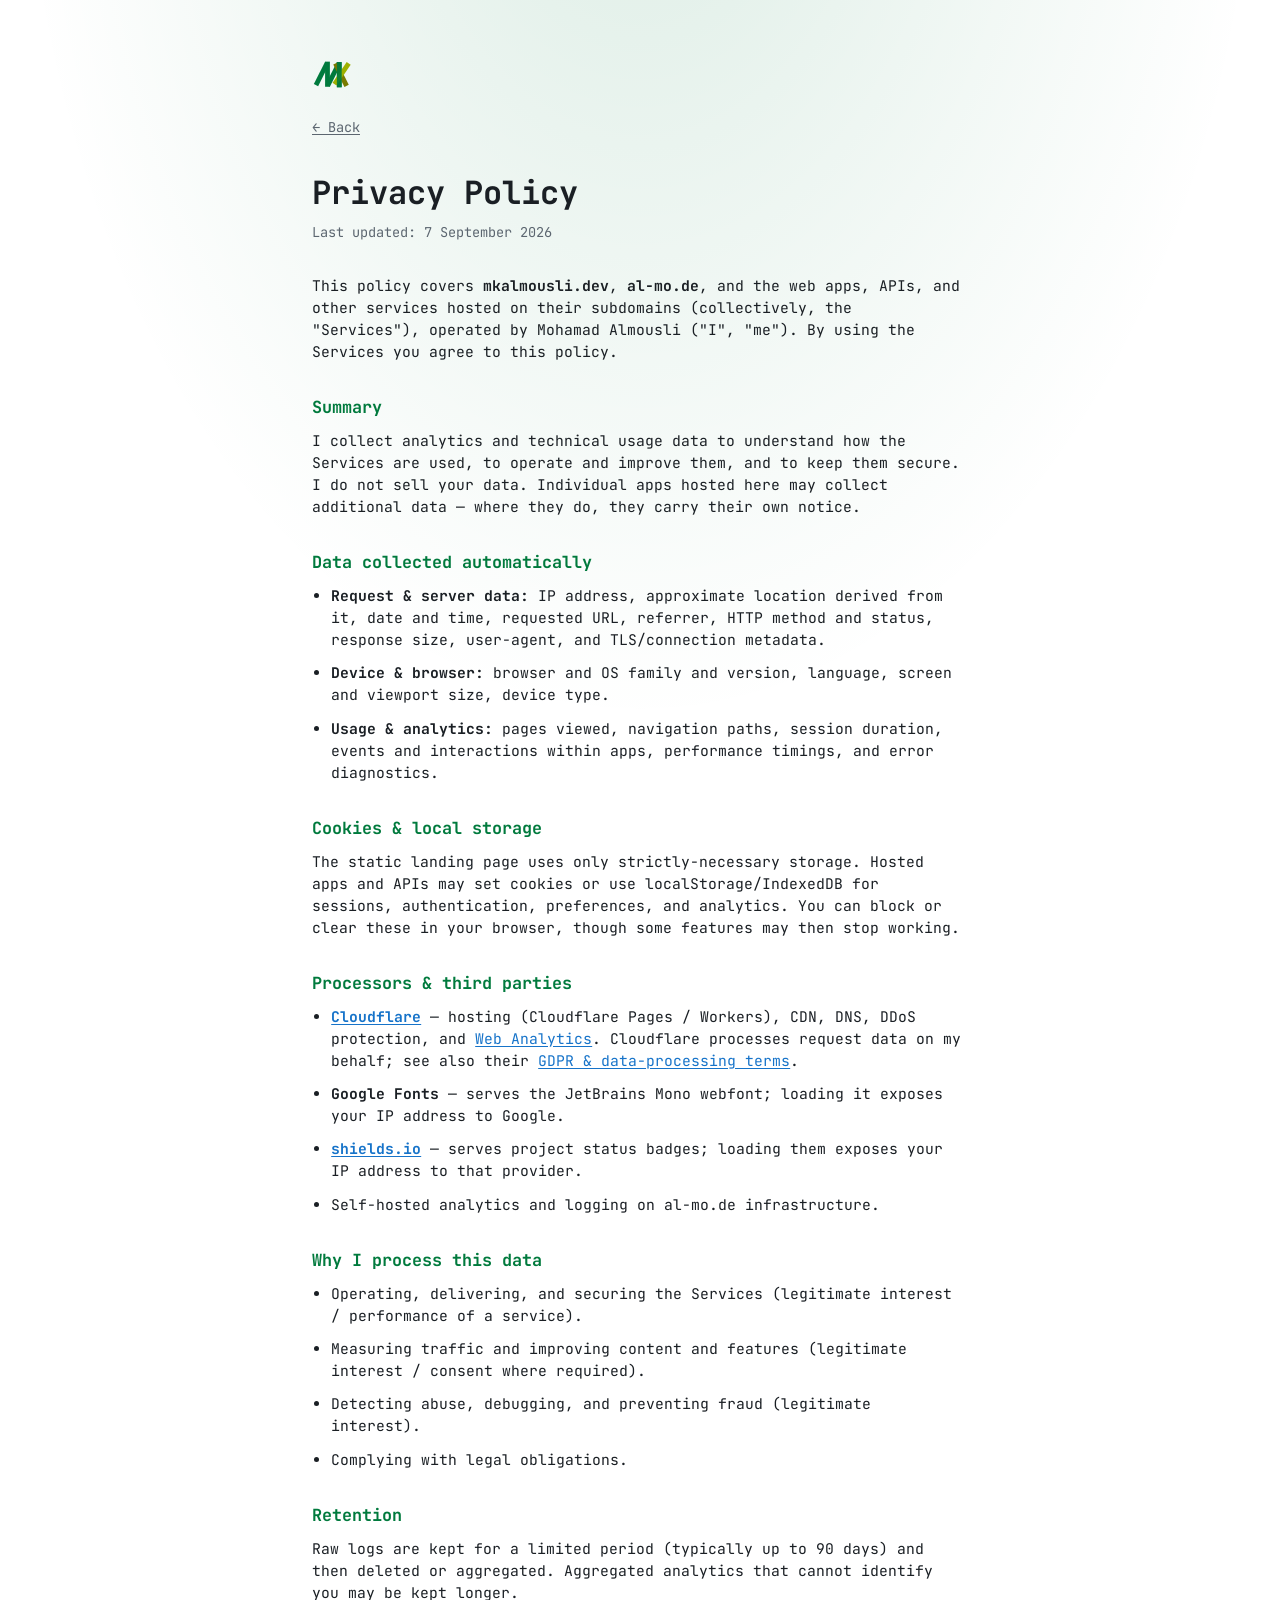
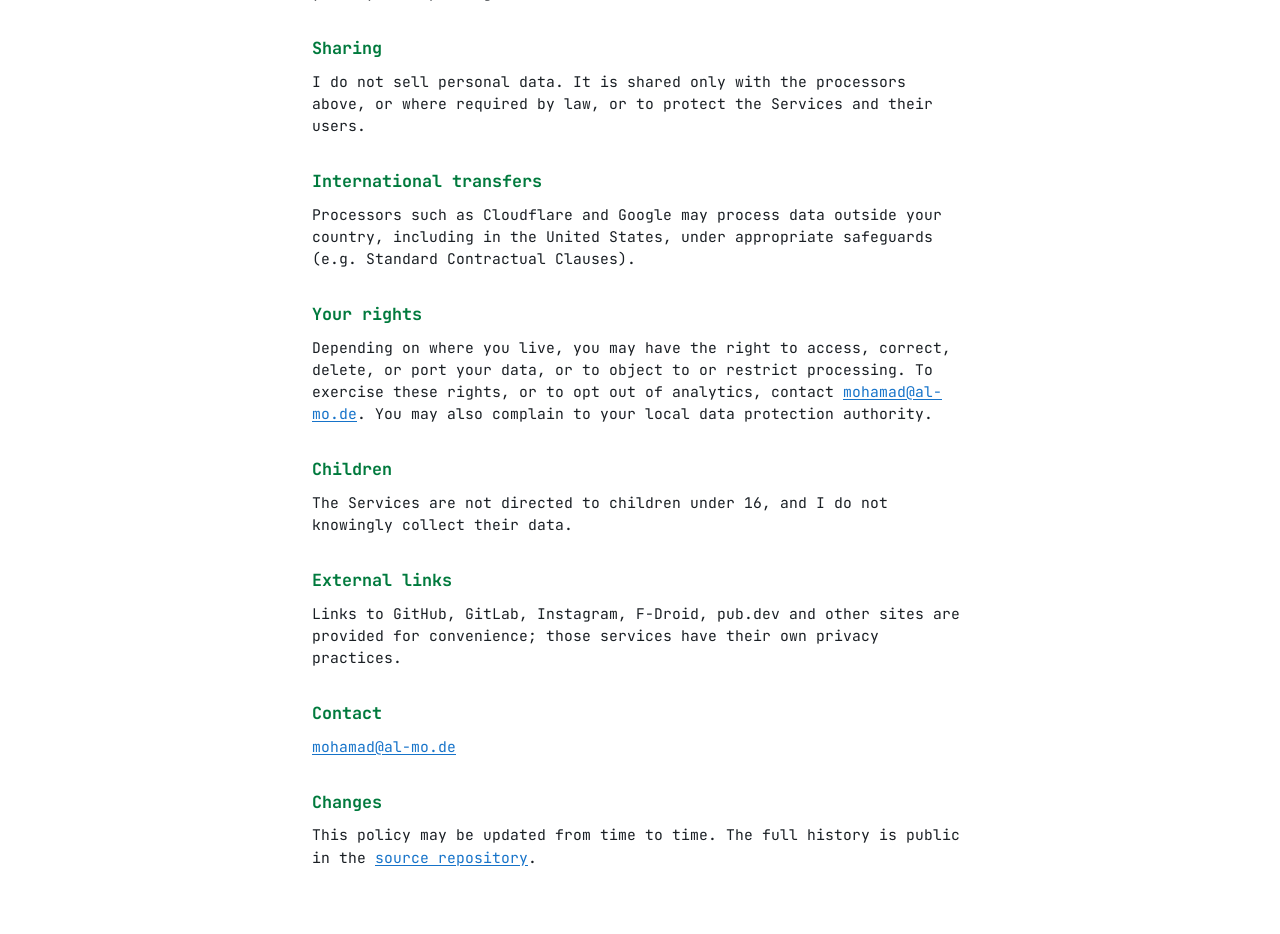
==== privacy/index.html @ d1fd7993 "Add legal pages, reorganize assets under /assets, set contact to mohamad@al-mo.de - Privacy policy r" ====
<!DOCTYPE html>
<html lang="en">

<head>
    <meta charset="UTF-8">
    <meta name="viewport" content="width=device-width, initial-scale=1.0">
    <meta name="color-scheme" content="dark light">
    <title>Privacy Policy — mkalmousli</title>
    <meta name="description" content="Privacy policy for mkalmousli.dev and services hosted on al-mo.de.">
    <meta name="robots" content="index, follow">
    <meta name="theme-color" content="#0b0f14" media="(prefers-color-scheme: dark)">
    <meta name="theme-color" content="#ffffff" media="(prefers-color-scheme: light)">
    <link rel="canonical" href="https://mkalmousli.dev/privacy/">
    <link rel="stylesheet" href="/style.css">
    <link rel="icon" type="image/x-icon" href="/assets/favicon.ico">
    <link rel="icon" type="image/svg+xml" href="/assets/mk.svg">
    <link rel="apple-touch-icon" href="/assets/mk.png">
    <link rel="preconnect" href="https://fonts.googleapis.com">
    <link rel="preconnect" href="https://fonts.gstatic.com" crossorigin>
    <link href="https://fonts.googleapis.com/css2?family=JetBrains+Mono:ital,wght@0,400;0,500;0,700;1,400&display=swap"
        rel="stylesheet">
</head>

<body>
    <main id="content" class="doc">
        <a class="doc-home" href="/"><img src="/assets/mk.svg" alt="mkalmousli" width="40" height="40" /></a>
        <a class="back" href="/">&larr; Back</a>
        <h1>Privacy Policy</h1>
        <p class="updated">Last updated: 7 September 2026</p>

        <p>This policy covers <strong>mkalmousli.dev</strong>, <strong>al-mo.de</strong>, and the web apps, APIs, and
            other services hosted on their subdomains (collectively, the "Services"), operated by Mohamad Almousli
            ("I", "me"). By using the Services you agree to this policy.</p>

        <h2>Summary</h2>
        <p>I collect analytics and technical usage data to understand how the Services are used, to operate and
            improve them, and to keep them secure. I do not sell your data. Individual apps hosted here may collect
            additional data — where they do, they carry their own notice.</p>

        <h2>Data collected automatically</h2>
        <ul>
            <li><strong>Request &amp; server data:</strong> IP address, approximate location derived from it, date and
                time, requested URL, referrer, HTTP method and status, response size, user-agent, and TLS/connection
                metadata.</li>
            <li><strong>Device &amp; browser:</strong> browser and OS family and version, language, screen and
                viewport size, device type.</li>
            <li><strong>Usage &amp; analytics:</strong> pages viewed, navigation paths, session duration, events and
                interactions within apps, performance timings, and error diagnostics.</li>
        </ul>

        <h2>Cookies &amp; local storage</h2>
        <p>The static landing page uses only strictly-necessary storage. Hosted apps and APIs may set cookies or use
            <code>localStorage</code>/<code>IndexedDB</code> for sessions, authentication, preferences, and
            analytics. You can block or clear these in your browser, though some features may then stop working.</p>

        <h2>Processors &amp; third parties</h2>
        <ul>
            <li><strong><a href="https://www.cloudflare.com/privacypolicy/" rel="noopener">Cloudflare</a></strong> —
                hosting (Cloudflare Pages / Workers), CDN, DNS, DDoS protection, and
                <a href="https://www.cloudflare.com/web-analytics/" rel="noopener">Web Analytics</a>. Cloudflare
                processes request data on my behalf; see also their
                <a href="https://www.cloudflare.com/trust-hub/gdpr/" rel="noopener">GDPR &amp; data-processing
                    terms</a>.</li>
            <li><strong>Google Fonts</strong> — serves the JetBrains Mono webfont; loading it exposes your IP address
                to Google.</li>
            <li><strong><a href="https://shields.io/" rel="noopener">shields.io</a></strong> — serves project status
                badges; loading them exposes your IP address to that provider.</li>
            <li>Self-hosted analytics and logging on al-mo.de infrastructure.</li>
        </ul>

        <h2>Why I process this data</h2>
        <ul>
            <li>Operating, delivering, and securing the Services (legitimate interest / performance of a service).</li>
            <li>Measuring traffic and improving content and features (legitimate interest / consent where required).</li>
            <li>Detecting abuse, debugging, and preventing fraud (legitimate interest).</li>
            <li>Complying with legal obligations.</li>
        </ul>

        <h2>Retention</h2>
        <p>Raw logs are kept for a limited period (typically up to 90 days) and then deleted or aggregated. Aggregated
            analytics that cannot identify you may be kept longer.</p>

        <h2>Sharing</h2>
        <p>I do not sell personal data. It is shared only with the processors above, or where required by law, or to
            protect the Services and their users.</p>

        <h2>International transfers</h2>
        <p>Processors such as Cloudflare and Google may process data outside your country, including in the United
            States, under appropriate safeguards (e.g. Standard Contractual Clauses).</p>

        <h2>Your rights</h2>
        <p>Depending on where you live, you may have the right to access, correct, delete, or port your data, or to
            object to or restrict processing. To exercise these rights, or to opt out of analytics, contact
            <a href="mailto:mohamad@al-mo.de">mohamad@al-mo.de</a>. You may also complain to your local data
            protection authority.</p>

        <h2>Children</h2>
        <p>The Services are not directed to children under 16, and I do not knowingly collect their data.</p>

        <h2>External links</h2>
        <p>Links to GitHub, GitLab, Instagram, F-Droid, pub.dev and other sites are provided for convenience; those
            services have their own privacy practices.</p>

        <h2>Contact</h2>
        <p><a href="mailto:mohamad@al-mo.de">mohamad@al-mo.de</a></p>

        <h2>Changes</h2>
        <p>This policy may be updated from time to time. The full history is public in the
            <a href="https://github.com/mkalmousli/mkalmousli.github.io" rel="noopener">source repository</a>.</p>
    </main>
</body>

</html>
---- style.css ----
/* ---------- Tokens ---------- */
:root {
    --bg: #ffffff;
    --bg-soft: #f4f6f8;
    --surface: #ffffff;
    --border: #e2e6ea;
    --text: #1a1f24;
    --text-dim: #5c6670;
    --accent: #007a3d;
    --link: #1673c9;
    --shadow: 0 1px 2px rgba(0, 0, 0, .04), 0 8px 24px rgba(0, 0, 0, .06);
    --radius: 14px;
}

@media (prefers-color-scheme: dark) {
    :root {
        --bg: #0b0f14;
        --bg-soft: #10161d;
        --surface: #141b23;
        --border: #232d38;
        --text: #e6edf3;
        --text-dim: #93a1ad;
        --accent: #3fbf7f;
        --link: #58a6ff;
        --shadow: 0 1px 2px rgba(0, 0, 0, .3), 0 12px 32px rgba(0, 0, 0, .4);
    }
}

* {
    margin: 0;
    padding: 0;
    box-sizing: border-box;
    font-family: "JetBrains Mono", ui-monospace, SFMono-Regular, Menlo, monospace;
    -webkit-tap-highlight-color: transparent;
}

body {
    background: var(--bg);
    color: var(--text);
    line-height: 1.5;
    -webkit-font-smoothing: antialiased;
    text-rendering: optimizeLegibility;
    background-image:
        radial-gradient(70% 55% at 50% -10%, color-mix(in srgb, var(--accent) 14%, transparent), transparent 70%);
    background-repeat: no-repeat;
}

/* ---------- Fit-to-viewport shell ---------- */
#content {
    min-height: 100vh;
    min-height: 100svh;
    max-width: 900px;
    margin-inline: auto;
    padding: clamp(.9rem, 3.5vh, 2rem) clamp(1rem, 5vw, 2rem);
    display: flex;
    flex-direction: column;
    justify-content: center;
    gap: clamp(1.1rem, 4vh, 2.4rem);
}

/* ---------- Hero ---------- */
.hero {
    display: flex;
    flex-direction: column;
    align-items: center;
    text-align: center;
    gap: clamp(.6rem, 2vh, 1rem);
}

#logo {
    width: clamp(120px, 22vh, 200px);
    height: auto;
    animation: logo-water 5s infinite ease-in-out;
}

.hero h1 {
    font-size: clamp(.95rem, 3vw, 1.15rem);
    font-weight: 500;
    color: var(--text-dim);
    letter-spacing: -.01em;
}

.name {
    font-size: clamp(1.6rem, 5.5vw, 2.4rem);
    font-weight: 700;
    color: var(--text);
    letter-spacing: -.02em;
}

.tagline {
    color: var(--text-dim);
    margin-top: .15rem;
    font-size: clamp(.85rem, 3vw, 1rem);
}

@keyframes logo-water {

    0%,
    100% {
        transform: scale(1) skew(0, 0);
        filter: brightness(1);
    }

    25% {
        transform: scale(1.03, .97) skew(2deg, -2deg);
        filter: brightness(1.05);
    }

    50% {
        transform: scale(.98, 1.02) skew(-2deg, 2deg);
        filter: brightness(.98);
    }

    75% {
        transform: scale(1.02, .98) skew(1deg, -1deg);
        filter: brightness(1.03);
    }
}

/* ---------- Chips ---------- */
ul {
    list-style: none;
}

a {
    color: var(--link);
    text-decoration: none;
    transition: color .2s;
}

a:hover {
    text-decoration: underline;
}

.chips {
    display: flex;
    flex-wrap: wrap;
    justify-content: center;
    gap: .5rem;
    margin-top: .35rem;
}

.chips a {
    display: inline-block;
    padding: .4rem .9rem;
    border: 1px solid var(--border);
    border-radius: 999px;
    background: var(--surface);
    color: var(--text);
    font-size: .85rem;
    transition: transform .15s ease, border-color .2s, background .2s;
}

.chips a:hover {
    text-decoration: none;
    transform: translateY(-2px);
    border-color: var(--accent);
    background: var(--bg-soft);
}

/* ---------- Projects ---------- */
h2 {
    color: var(--accent);
    font-size: 1rem;
    text-align: center;
    margin-bottom: clamp(.7rem, 2vh, 1.1rem);
}

.projects {
    display: grid;
    gap: clamp(.7rem, 2vh, 1rem);
    grid-template-columns: repeat(auto-fit, minmax(min(100%, 240px), 1fr));
}

.card {
    position: relative;
    background: var(--surface);
    border: 1px solid var(--border);
    border-radius: var(--radius);
    padding: clamp(.8rem, 2.2vh, 1.1rem);
    box-shadow: var(--shadow);
    transition: transform .18s ease, border-color .2s;
}

/* whole card is clickable via the title link */
.card-title::after {
    content: "";
    position: absolute;
    inset: 0;
    border-radius: inherit;
}

.badge {
    position: relative;
    z-index: 1;
}

.card:hover {
    transform: translateY(-3px);
    border-color: color-mix(in srgb, var(--accent) 45%, var(--border));
}

.card-title {
    font-size: 1rem;
    font-weight: 700;
    color: var(--text);
    display: flex;
    align-items: center;
    flex-wrap: wrap;
    gap: .4rem;
}

.card-title:hover {
    color: var(--link);
}

.card a:hover {
    text-decoration: none;
}

.tag {
    font-size: .62rem;
    font-weight: 500;
    letter-spacing: .06em;
    text-transform: uppercase;
    color: var(--text-dim);
    border: 1px solid var(--border);
    border-radius: 999px;
    padding: .1rem .5rem;
}

.card p {
    color: var(--text-dim);
    font-size: .82rem;
    margin: .35rem 0 .6rem;
}

.badge img {
    display: block;
    height: 20px;
    width: auto;
}

/* ---------- Footer ---------- */
footer {
    color: var(--text-dim);
    font-size: .78rem;
    text-align: center;
    display: flex;
    flex-direction: column;
    gap: .4rem;
    align-items: center;
}

.foot-links {
    display: flex;
    flex-wrap: wrap;
    justify-content: center;
    gap: .4rem .9rem;
}

.foot-links a {
    color: var(--text-dim);
}

.foot-links a:hover {
    color: var(--link);
}

.host {
    opacity: .8;
}

/* ---------- Legal / doc pages ---------- */
#content.doc {
    display: block;
    max-width: 720px;
    padding-block: clamp(2rem, 6vh, 4rem);
}

.doc h1 {
    font-size: clamp(1.5rem, 5vw, 2rem);
    margin-bottom: .3rem;
}

.doc .updated {
    color: var(--text-dim);
    font-size: .85rem;
    margin-bottom: 2rem;
}

.doc h2 {
    text-align: left;
    font-size: 1.05rem;
    margin: 2rem 0 .6rem;
}

.doc p,
.doc li {
    color: var(--text);
    font-size: .92rem;
    margin-bottom: .7rem;
}

.doc ul {
    padding-left: 1.2rem;
    list-style: disc;
}

.doc-home {
    display: inline-block;
    margin-bottom: 1rem;
}

.doc-home img {
    width: 40px;
    height: 40px;
    display: block;
}

.doc .back {
    display: block;
    margin-bottom: 2rem;
    font-size: .85rem;
    color: var(--text-dim);
}

.doc .back:hover {
    color: var(--link);
}

.doc a {
    text-decoration: underline;
    text-underline-offset: 2px;
}

.doc .back:hover,
.doc-home:hover {
    text-decoration: none;
}

/* ---------- a11y ---------- */
a:focus-visible {
    outline: 2px solid var(--accent);
    outline-offset: 3px;
    border-radius: 4px;
}

@media (prefers-reduced-motion: reduce) {

    *,
    *::before,
    *::after {
        animation: none !important;
        transition: none !important;
    }
}

/* Desktop: sit side by side to save vertical space */
@media (min-width: 760px) and (min-height: 480px) {
    .hero {
        flex-direction: row;
        text-align: left;
        justify-content: center;
        gap: 2rem;
    }

    .hero-text {
        max-width: 340px;
    }

    .chips {
        justify-content: flex-start;
    }
}
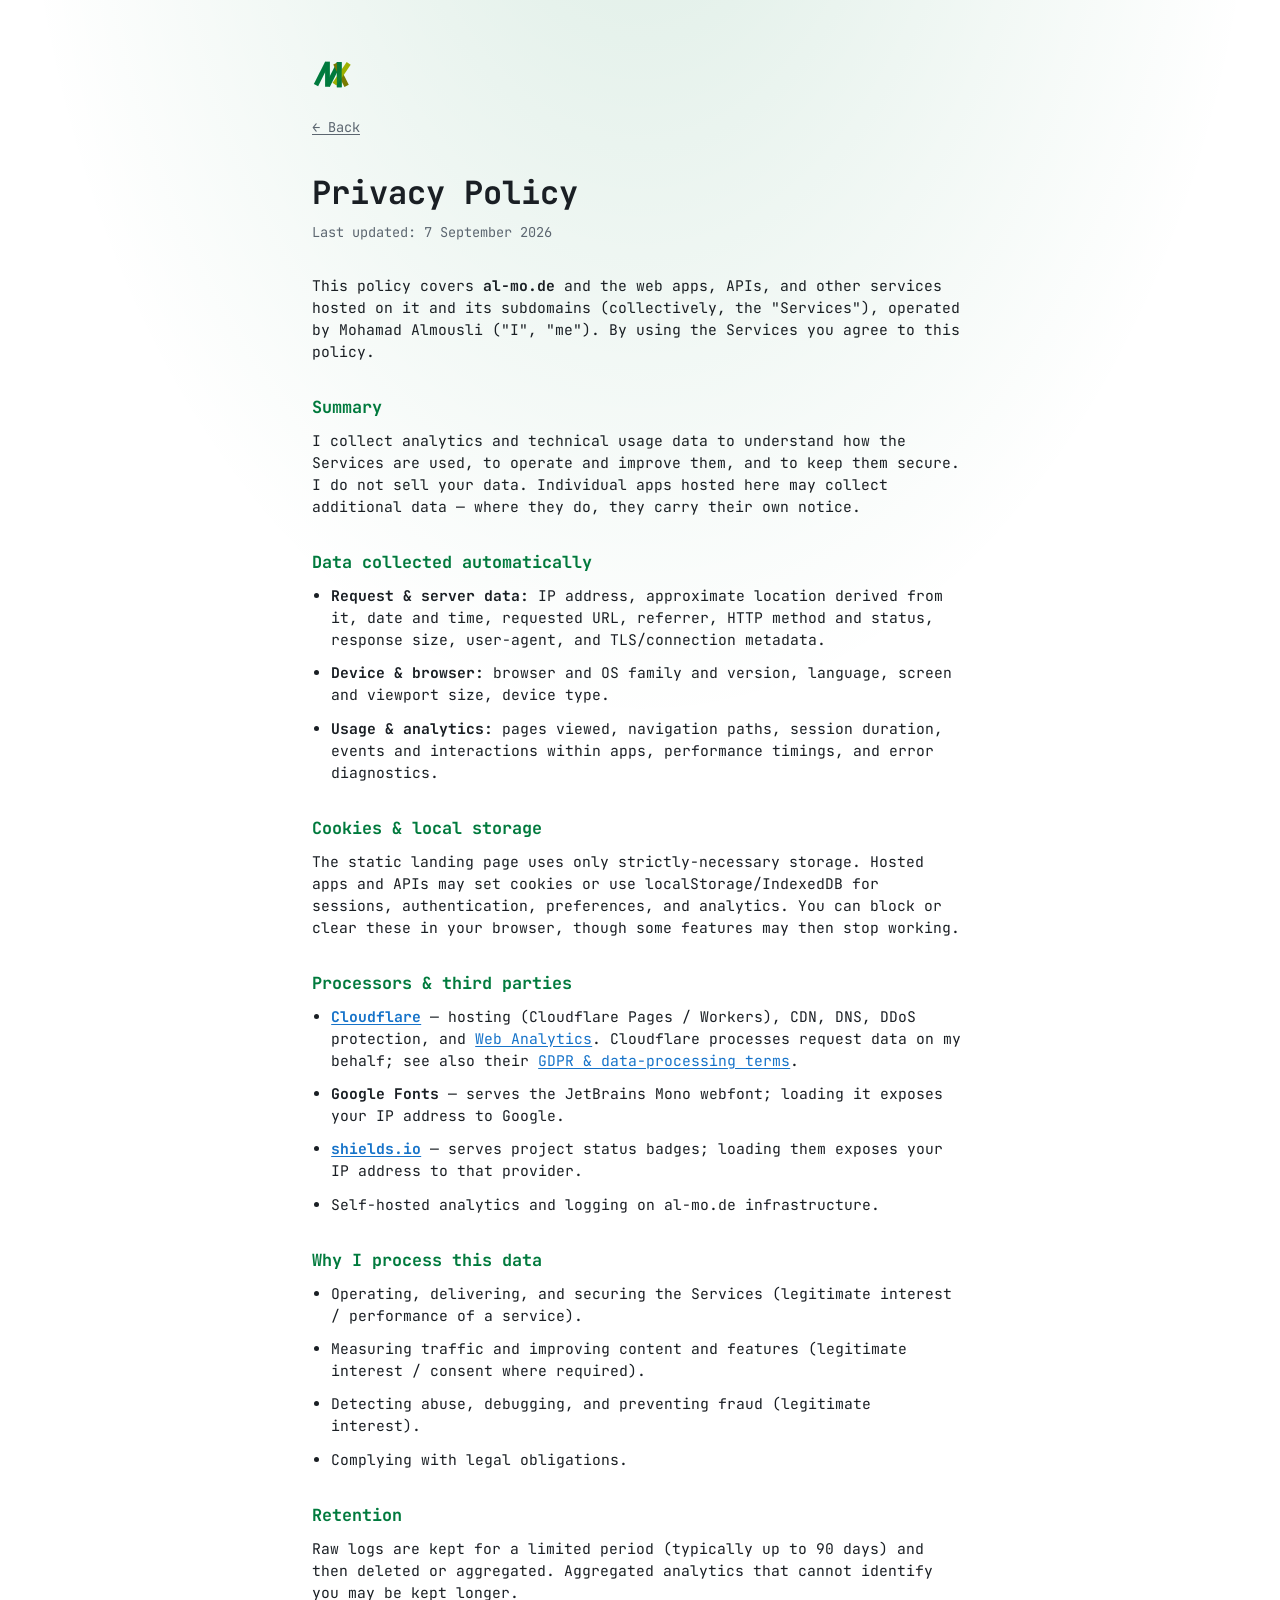
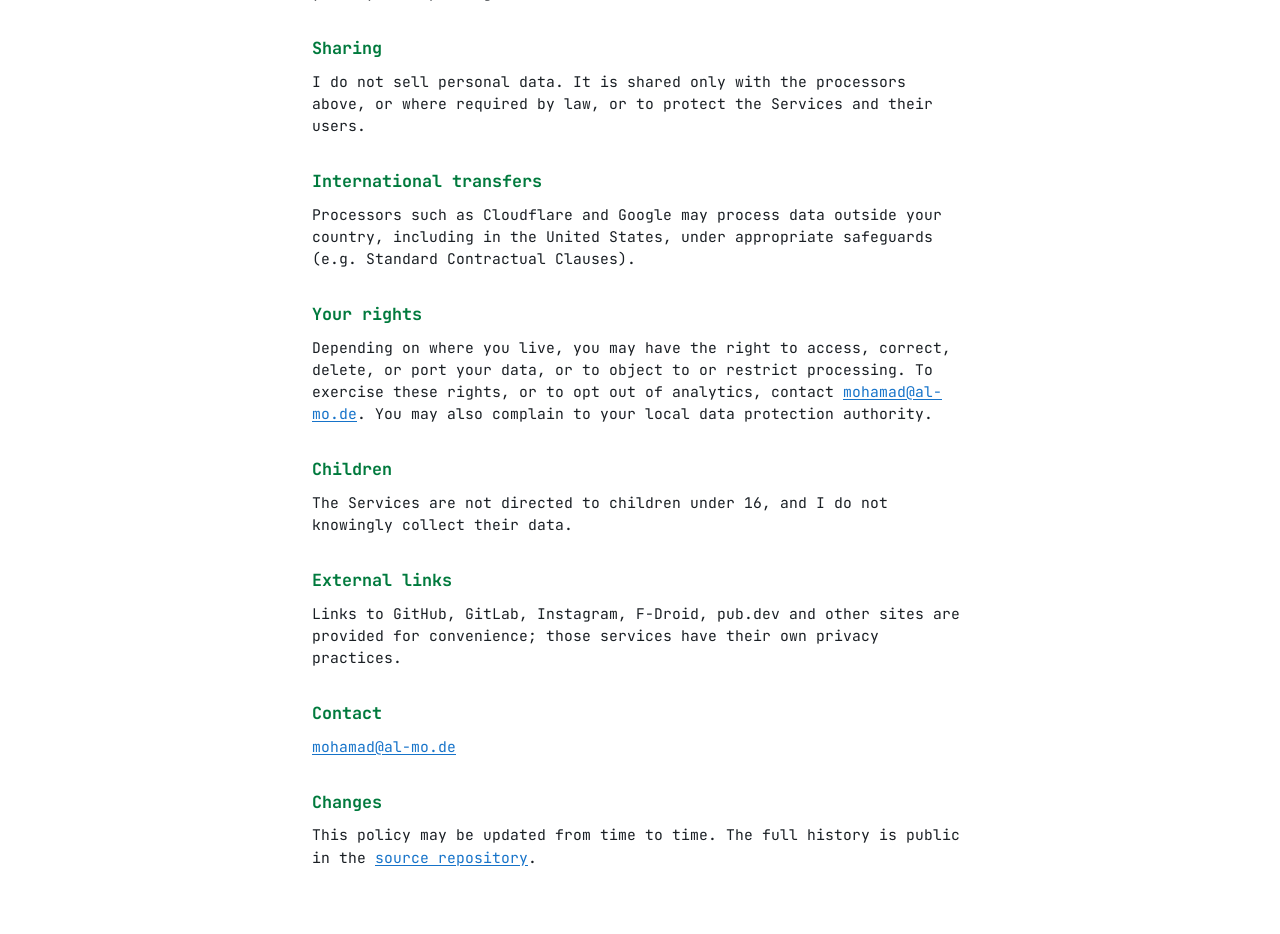
==== commit 63d1aec4: "Switch domain to al-mo.de, drop Cloudflare Pages footer note" ====
--- a/privacy/index.html
+++ b/privacy/index.html
@@ -6,11 +6,11 @@
     <meta name="viewport" content="width=device-width, initial-scale=1.0">
     <meta name="color-scheme" content="dark light">
     <title>Privacy Policy — mkalmousli</title>
-    <meta name="description" content="Privacy policy for mkalmousli.dev and services hosted on al-mo.de.">
+    <meta name="description" content="Privacy policy for al-mo.de and its hosted services.">
     <meta name="robots" content="index, follow">
     <meta name="theme-color" content="#0b0f14" media="(prefers-color-scheme: dark)">
     <meta name="theme-color" content="#ffffff" media="(prefers-color-scheme: light)">
-    <link rel="canonical" href="https://mkalmousli.dev/privacy/">
+    <link rel="canonical" href="https://al-mo.de/privacy/">
     <link rel="stylesheet" href="/style.css">
     <link rel="icon" type="image/x-icon" href="/assets/favicon.ico">
     <link rel="icon" type="image/svg+xml" href="/assets/mk.svg">
@@ -28,8 +28,8 @@
         <h1>Privacy Policy</h1>
         <p class="updated">Last updated: 7 September 2026</p>
 
-        <p>This policy covers <strong>mkalmousli.dev</strong>, <strong>al-mo.de</strong>, and the web apps, APIs, and
-            other services hosted on their subdomains (collectively, the "Services"), operated by Mohamad Almousli
+        <p>This policy covers <strong>al-mo.de</strong> and the web apps, APIs, and
+            other services hosted on it and its subdomains (collectively, the "Services"), operated by Mohamad Almousli
             ("I", "me"). By using the Services you agree to this policy.</p>
 
         <h2>Summary</h2>
--- a/style.css
+++ b/style.css
@@ -267,10 +267,6 @@
     color: var(--link);
 }
 
-.host {
-    opacity: .8;
-}
-
 /* ---------- Legal / doc pages ---------- */
 #content.doc {
     display: block;
